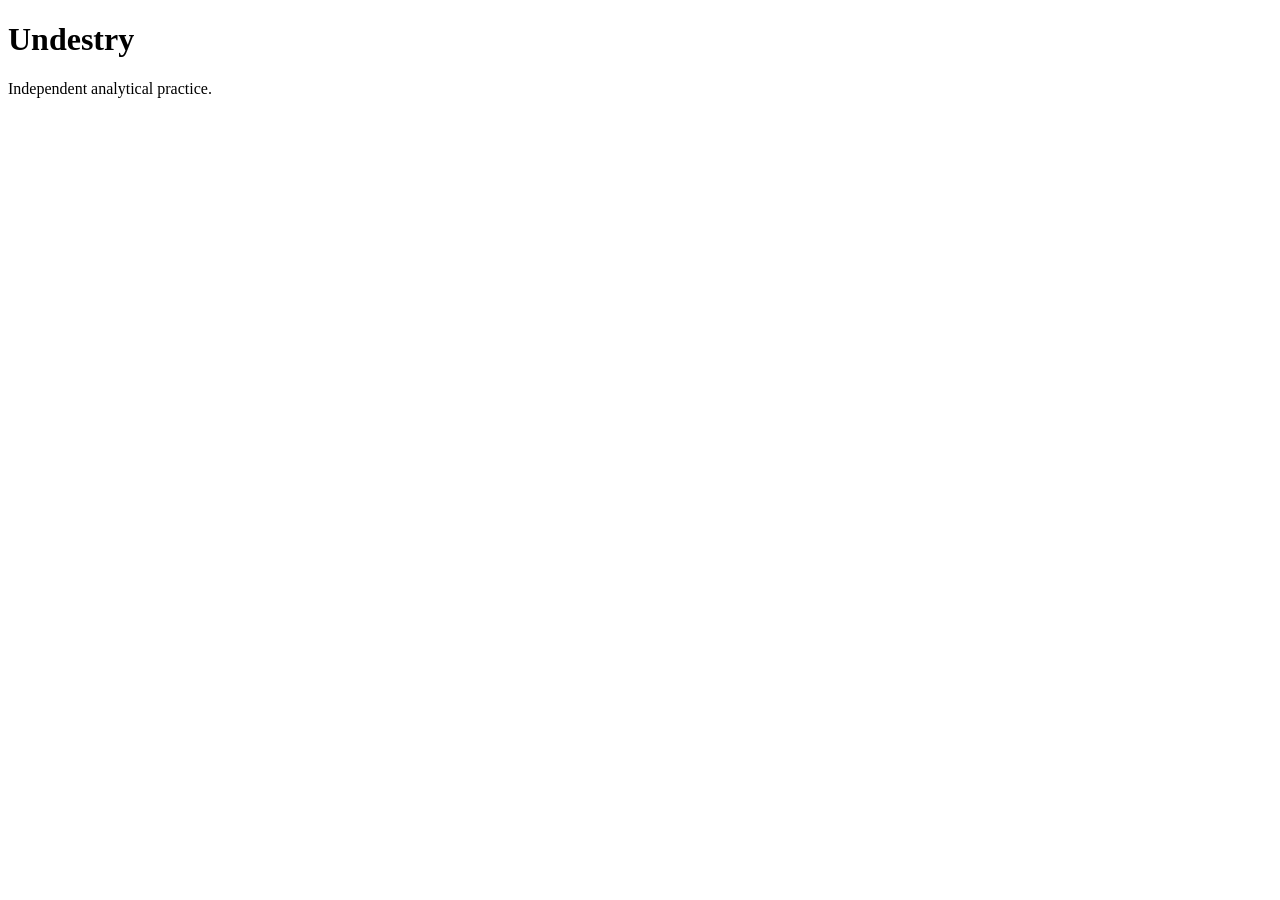
==== index.html @ 756681cb "Create index.html" ====
<!DOCTYPE html>
<html lang="en">
<head>
    <meta charset="UTF-8">
    <meta name="viewport" content="width=device-width, initial-scale=1.0">

    <title>Undestry</title>
</head>

<body>

    <h1>Undestry</h1>

    <p>Independent analytical practice.</p>

</body>
</html>
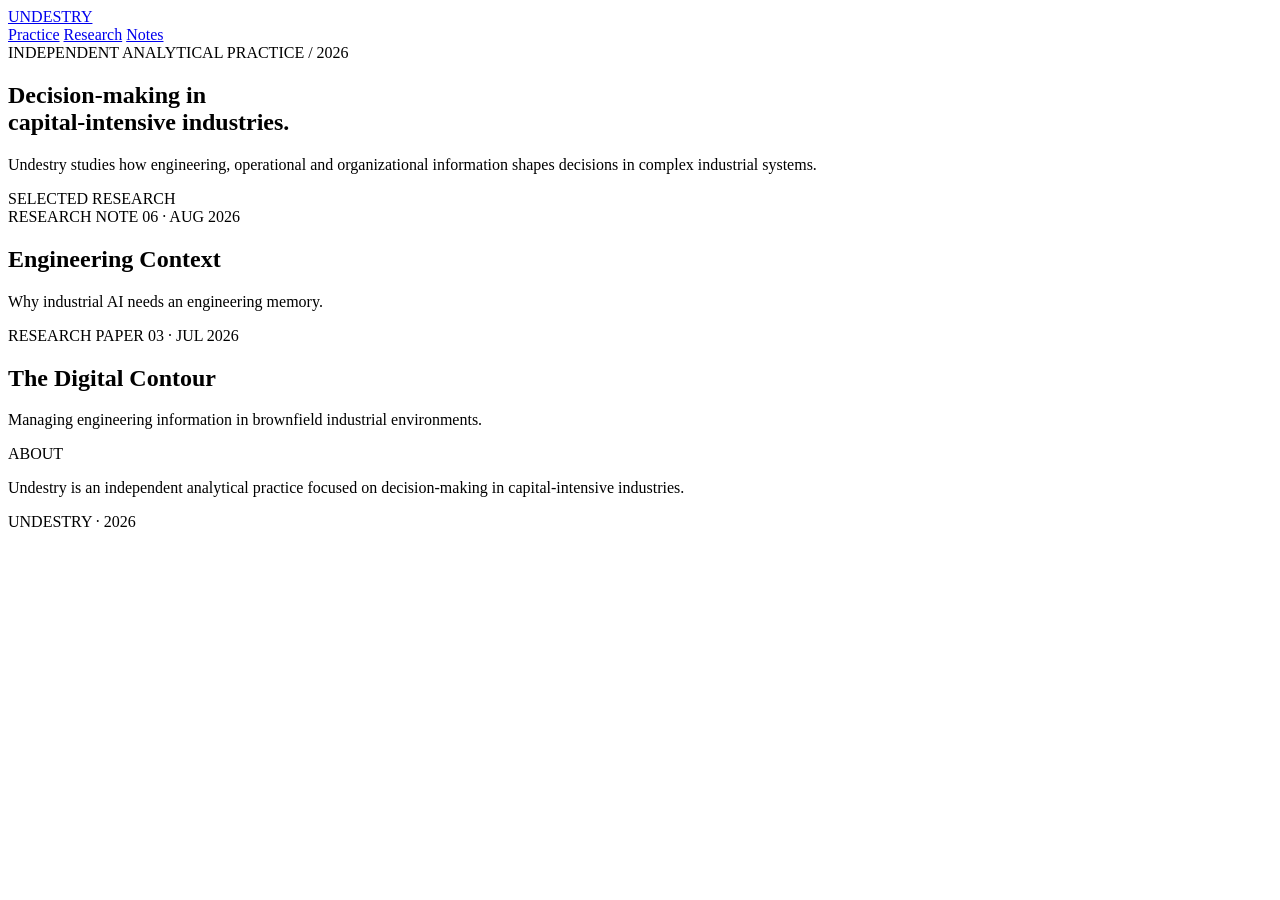
==== commit 3eab4d3b: "Revise index.html structure and content Updated the title and added navigation links to the header. " ====
--- a/index.html
+++ b/index.html
@@ -4,14 +4,118 @@
     <meta charset="UTF-8">
     <meta name="viewport" content="width=device-width, initial-scale=1.0">
 
-    <title>Undestry</title>
+    <title>Undestry — Analytical Practice</title>
+
+    <link rel="preconnect" href="https://fonts.googleapis.com">
+    <link rel="preconnect" href="https://fonts.gstatic.com" crossorigin>
+
+    <link href="https://fonts.googleapis.com/css2?family=IBM+Plex+Mono:wght@400;500&family=IBM+Plex+Sans:wght@400;500&family=IBM+Plex+Serif:wght@400;500&display=swap" rel="stylesheet">
+
+    <link rel="stylesheet" href="style.css">
 </head>
 
 <body>
 
-    <h1>Undestry</h1>
+    <header class="site-header">
+        <a href="/" class="logo">UNDESTRY</a>
 
-    <p>Independent analytical practice.</p>
+        <nav>
+            <a href="#practice">Practice</a>
+            <a href="#research">Research</a>
+            <a href="#notes">Notes</a>
+        </nav>
+    </header>
+
+
+    <main>
+
+        <section class="intro">
+
+            <div class="meta">
+                INDEPENDENT ANALYTICAL PRACTICE / 2026
+            </div>
+
+            <h1>
+                Decision-making in<br>
+                capital-intensive industries.
+            </h1>
+
+            <p class="lead">
+                Undestry studies how engineering, operational and
+                organizational information shapes decisions in
+                complex industrial systems.
+            </p>
+
+        </section>
+
+
+        <section id="research" class="research">
+
+            <div class="meta">
+                SELECTED RESEARCH
+            </div>
+
+
+            <article class="research-item">
+
+                <div class="item-meta">
+                    RESEARCH NOTE 06 · AUG 2026
+                </div>
+
+                <h2>
+                    Engineering Context
+                </h2>
+
+                <p>
+                    Why industrial AI needs an engineering memory.
+                </p>
+
+            </article>
+
+
+            <article class="research-item">
+
+                <div class="item-meta">
+                    RESEARCH PAPER 03 · JUL 2026
+                </div>
+
+                <h2>
+                    The Digital Contour
+                </h2>
+
+                <p>
+                    Managing engineering information in brownfield
+                    industrial environments.
+                </p>
+
+            </article>
+
+        </section>
+
+
+        <section id="practice" class="about">
+
+            <div class="meta">
+                ABOUT
+            </div>
+
+            <p>
+                Undestry is an independent analytical practice focused
+                on decision-making in capital-intensive industries.
+            </p>
+
+        </section>
+
+    </main>
+
+
+    <footer id="notes">
+
+        <div class="meta">
+            UNDESTRY · 2026
+        </div>
+
+    </footer>
 
 </body>
 </html>
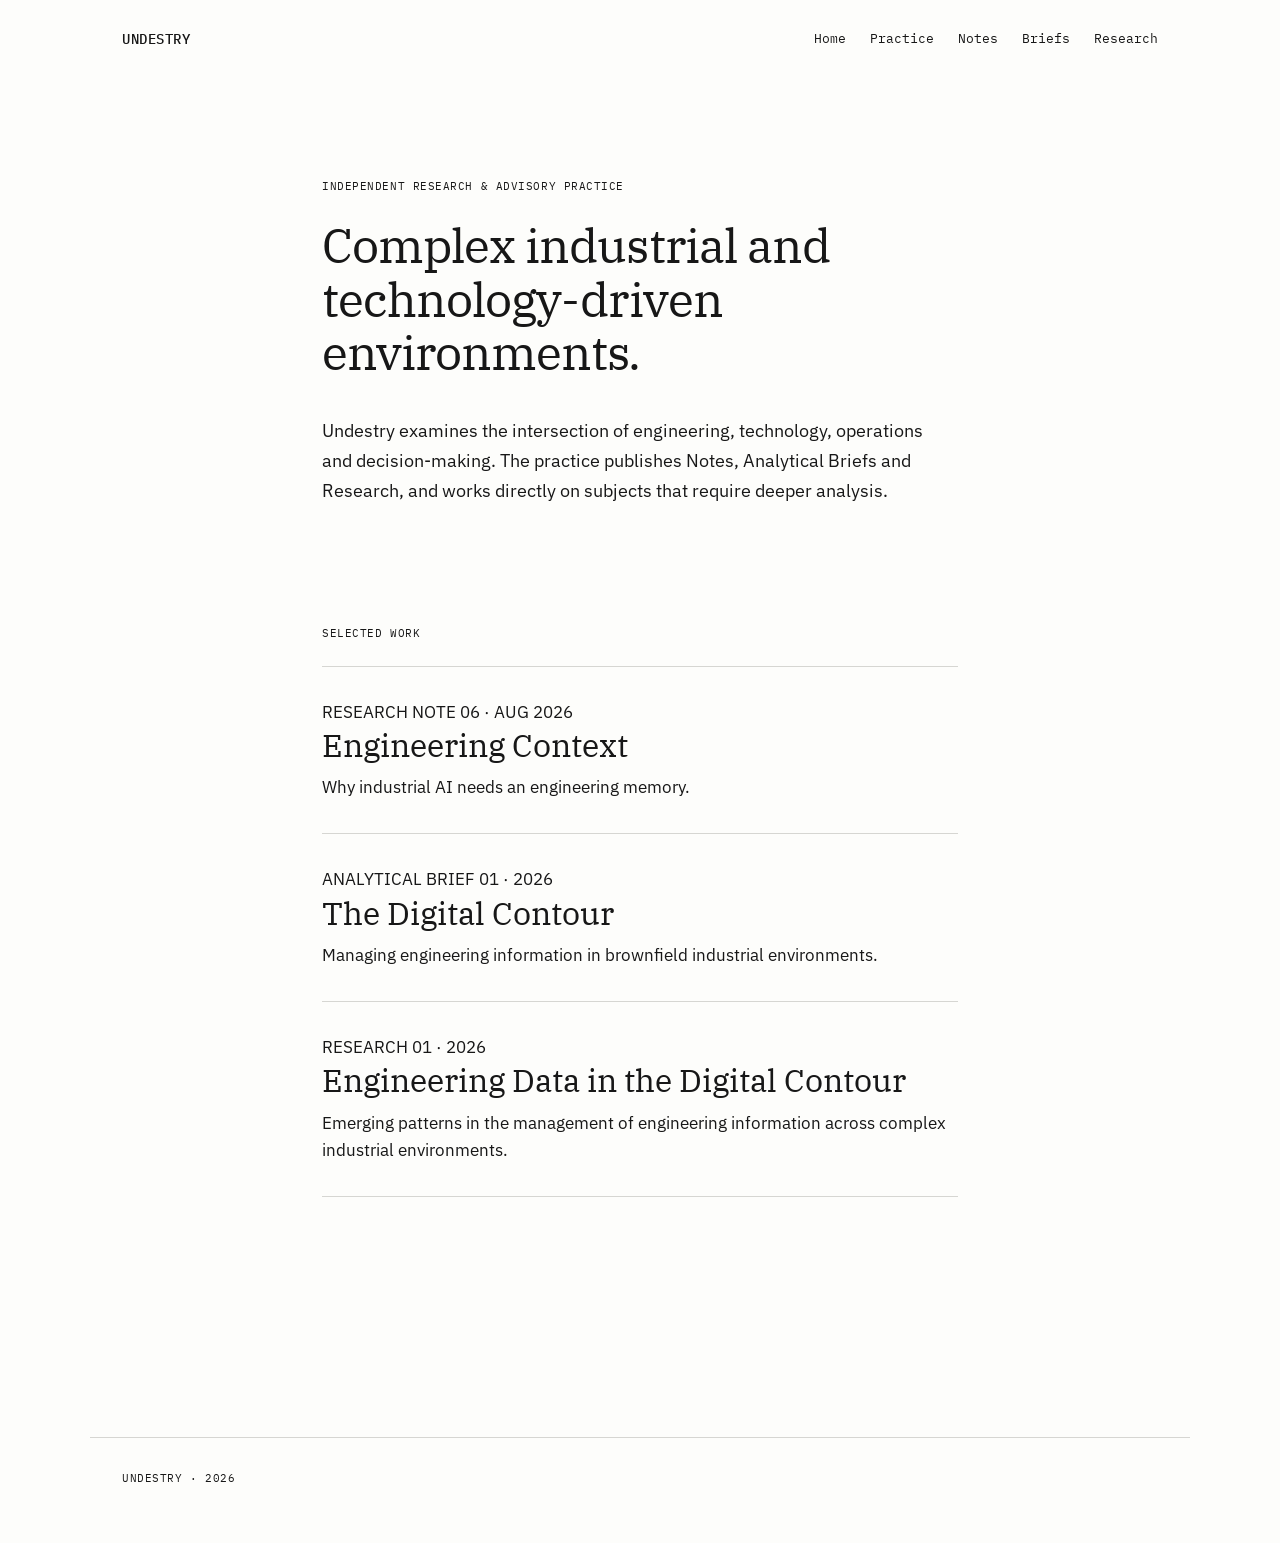
==== commit b4202de9: "Revise title and content for independent research focus Updated the title and content to reflect the" ====
--- a/index.html
+++ b/index.html
@@ -1,10 +1,11 @@
 <!DOCTYPE html>
 <html lang="en">
+
 <head>
     <meta charset="UTF-8">
     <meta name="viewport" content="width=device-width, initial-scale=1.0">
 
-    <title>Undestry — Analytical Practice</title>
+    <title>Undestry — Independent Research & Advisory Practice</title>
 
     <link rel="preconnect" href="https://fonts.googleapis.com">
     <link rel="preconnect" href="https://fonts.gstatic.com" crossorigin>
@@ -14,16 +15,23 @@
     <link rel="stylesheet" href="style.css">
 </head>
 
+
 <body>
 
     <header class="site-header">
-        <a href="/" class="logo">UNDESTRY</a>
+
+        <a href="index.html" class="logo">
+            UNDESTRY
+        </a>
 
         <nav>
-            <a href="#practice">Practice</a>
-            <a href="#research">Research</a>
-            <a href="#notes">Notes</a>
+            <a href="index.html">Home</a>
+            <a href="practice.html">Practice</a>
+            <a href="notes.html">Notes</a>
+            <a href="briefs.html">Briefs</a>
+            <a href="research.html">Research</a>
         </nav>
+
     </header>
 
 
@@ -32,27 +40,28 @@
         <section class="intro">
 
             <div class="meta">
-                INDEPENDENT ANALYTICAL PRACTICE / 2026
+                INDEPENDENT RESEARCH & ADVISORY PRACTICE
             </div>
 
             <h1>
-                Decision-making in<br>
-                capital-intensive industries.
+                Complex industrial and<br>
+                technology-driven environments.
             </h1>
 
             <p class="lead">
-                Undestry studies how engineering, operational and
-                organizational information shapes decisions in
-                complex industrial systems.
+                Undestry examines the intersection of engineering,
+                technology, operations and decision-making. The practice
+                publishes Notes, Analytical Briefs and Research, and works
+                directly on subjects that require deeper analysis.
             </p>
 
         </section>
 
 
-        <section id="research" class="research">
+        <section class="research">
 
             <div class="meta">
-                SELECTED RESEARCH
+                SELECTED WORK
             </div>
 
 
@@ -76,7 +85,7 @@
             <article class="research-item">
 
                 <div class="item-meta">
-                    RESEARCH PAPER 03 · JUL 2026
+                    ANALYTICAL BRIEF 01 · 2026
                 </div>
 
                 <h2>
@@ -90,26 +99,30 @@
 
             </article>
 
-        </section>
 
+            <article class="research-item">
 
-        <section id="practice" class="about">
+                <div class="item-meta">
+                    RESEARCH 01 · 2026
+                </div>
 
-            <div class="meta">
-                ABOUT
-            </div>
+                <h2>
+                    Engineering Data in the Digital Contour
+                </h2>
 
-            <p>
-                Undestry is an independent analytical practice focused
-                on decision-making in capital-intensive industries.
-            </p>
+                <p>
+                    Emerging patterns in the management of engineering
+                    information across complex industrial environments.
+                </p>
+
+            </article>
 
         </section>
 
     </main>
 
 
-    <footer id="notes">
+    <footer>
 
         <div class="meta">
             UNDESTRY · 2026
@@ -118,4 +131,5 @@
     </footer>
 
 </body>
+
 </html>
--- a/style.css
+++ b/style.css
@@ -0,0 +1,288 @@
+/* --------------------------------
+   Base
+-------------------------------- */
+
+* {
+    box-sizing: border-box;
+}
+
+html {
+    scroll-behavior: smooth;
+}
+
+body {
+    margin: 0;
+    background: #fdfdfb;
+    color: #171717;
+
+    font-family: "IBM Plex Sans", sans-serif;
+    font-size: 17px;
+    line-height: 1.6;
+}
+
+
+/* --------------------------------
+   Header
+-------------------------------- */
+
+.site-header {
+    max-width: 1100px;
+    margin: 0 auto;
+    padding: 28px 32px;
+
+    display: flex;
+    justify-content: space-between;
+    align-items: center;
+}
+
+.logo {
+    color: inherit;
+    text-decoration: none;
+
+    font-family: "IBM Plex Mono", monospace;
+    font-size: 14px;
+    font-weight: 500;
+    letter-spacing: 0.04em;
+}
+
+nav {
+    display: flex;
+    gap: 24px;
+}
+
+nav a {
+    color: inherit;
+    text-decoration: none;
+
+    font-family: "IBM Plex Mono", monospace;
+    font-size: 13px;
+}
+
+nav a:hover {
+    text-decoration: underline;
+}
+
+
+/* --------------------------------
+   Main layout
+-------------------------------- */
+
+main {
+    max-width: 700px;
+    margin: 0 auto;
+    padding: 100px 32px 120px;
+}
+
+
+/* --------------------------------
+   Typography
+-------------------------------- */
+
+.meta {
+    margin-bottom: 24px;
+
+    font-family: "IBM Plex Mono", monospace;
+    font-size: 11px;
+    line-height: 1.5;
+    letter-spacing: 0.05em;
+    text-transform: uppercase;
+}
+
+h1,
+h2 {
+    margin: 0;
+
+    font-family: "IBM Plex Serif", serif;
+    font-weight: 400;
+}
+
+h1 {
+    font-size: 48px;
+    line-height: 1.12;
+    letter-spacing: -0.02em;
+}
+
+h2 {
+    font-size: 32px;
+    line-height: 1.2;
+}
+
+.lead {
+    max-width: 620px;
+    margin-top: 36px;
+
+    font-size: 18px;
+    line-height: 1.65;
+}
+
+
+/* --------------------------------
+   Sections
+-------------------------------- */
+
+section {
+    margin-bottom: 120px;
+}
+
+.research-item {
+    padding: 32px 0;
+    border-top: 1px solid #d6d6d2;
+}
+
+.research-item:last-child {
+    border-bottom: 1px solid #d6d6d2;
+}
+
+.research-item p {
+    margin: 10px 0 0;
+}
+
+
+/* --------------------------------
+   About
+-------------------------------- */
+
+.about p {
+    margin: 0;
+
+    font-size: 18px;
+    line-height: 1.65;
+}
+
+
+/* --------------------------------
+   Footer
+-------------------------------- */
+
+footer {
+    max-width: 1100px;
+    margin: 0 auto;
+    padding: 32px;
+
+    border-top: 1px solid #d6d6d2;
+}
+
+
+/* --------------------------------
+   Artifact pages
+   Note / Brief / Research
+-------------------------------- */
+
+.article-page {
+    max-width: 700px;
+    margin: 0 auto;
+    padding: 100px 32px 140px;
+}
+
+.article-meta {
+    margin-bottom: 28px;
+
+    font-family: "IBM Plex Mono", monospace;
+    font-size: 11px;
+    line-height: 1.5;
+    letter-spacing: 0.05em;
+    text-transform: uppercase;
+}
+
+.article-page h1 {
+    margin: 0;
+
+    font-family: "IBM Plex Serif", serif;
+    font-size: 48px;
+    line-height: 1.1;
+    font-weight: 400;
+    letter-spacing: -0.02em;
+}
+
+.article-body h2 {
+    margin: 64px 0 28px;
+
+    font-family: "IBM Plex Serif", serif;
+    font-size: 24px;
+    line-height: 1.2;
+    font-weight: 400;
+    letter-spacing: -0.035em;
+}
+
+.article-subtitle {
+    margin: 22px 0 64px;
+
+    font-family: "IBM Plex Serif", serif;
+    font-size: 19px;
+    line-height: 1.45;
+    font-style: italic;
+   letter-spacing: -0.005em;
+}
+
+.article-body p {
+    margin: 0 0 26px;
+
+    font-family: "IBM Plex Sans", sans-serif;
+    font-size: 16px;
+    line-height: 1.58;
+    letter-spacing: -0.01em;
+}
+
+.article-body p:last-child {
+    margin-bottom: 0;
+}
+
+/* --------------------------------
+   Mobile
+-------------------------------- */
+
+@media (max-width: 700px) {
+
+    .site-header {
+        padding: 22px 20px;
+    }
+
+    nav {
+        gap: 14px;
+    }
+
+    nav a {
+        font-size: 11px;
+    }
+
+    main {
+        padding: 70px 20px 80px;
+    }
+
+    h1 {
+        font-size: 38px;
+    }
+
+    h2 {
+        font-size: 28px;
+    }
+
+    .lead,
+    .about p {
+        font-size: 17px;
+    }
+
+    section {
+        margin-bottom: 90px;
+    }
+
+    .article-page {
+        padding: 70px 20px 90px;
+    }
+
+    .article-page h1 {
+        font-size: 40px;
+    }
+
+    .article-subtitle {
+        font-size: 18px;
+        margin-bottom: 50px;
+    }
+
+    .article-body p {
+        font-size: 17px;
+        line-height: 1.65;
+        margin-bottom: 26px;
+    }
+   
+}
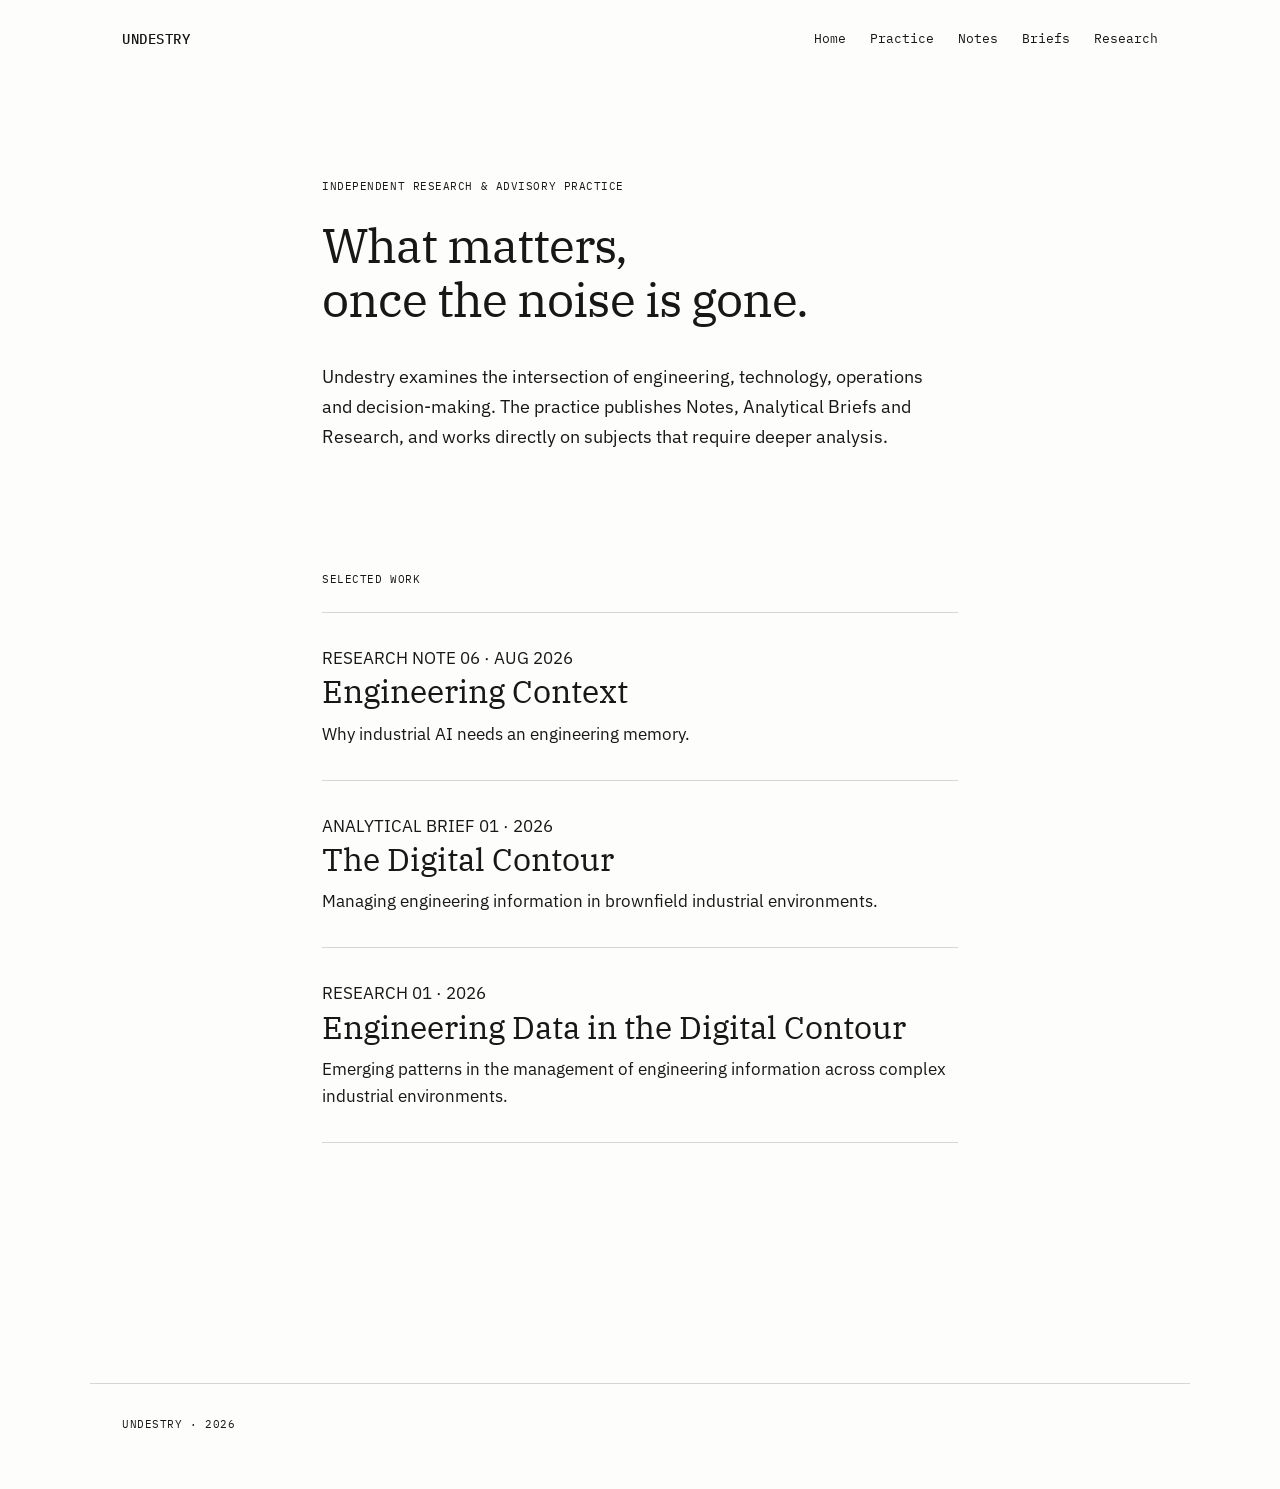
==== commit ea58ba00: "Update heading text in index.html" ====
--- a/index.html
+++ b/index.html
@@ -44,8 +44,8 @@
             </div>
 
             <h1>
-                Complex industrial and<br>
-                technology-driven environments.
+                What matters,<br>
+                once the noise is gone.
             </h1>
 
             <p class="lead">
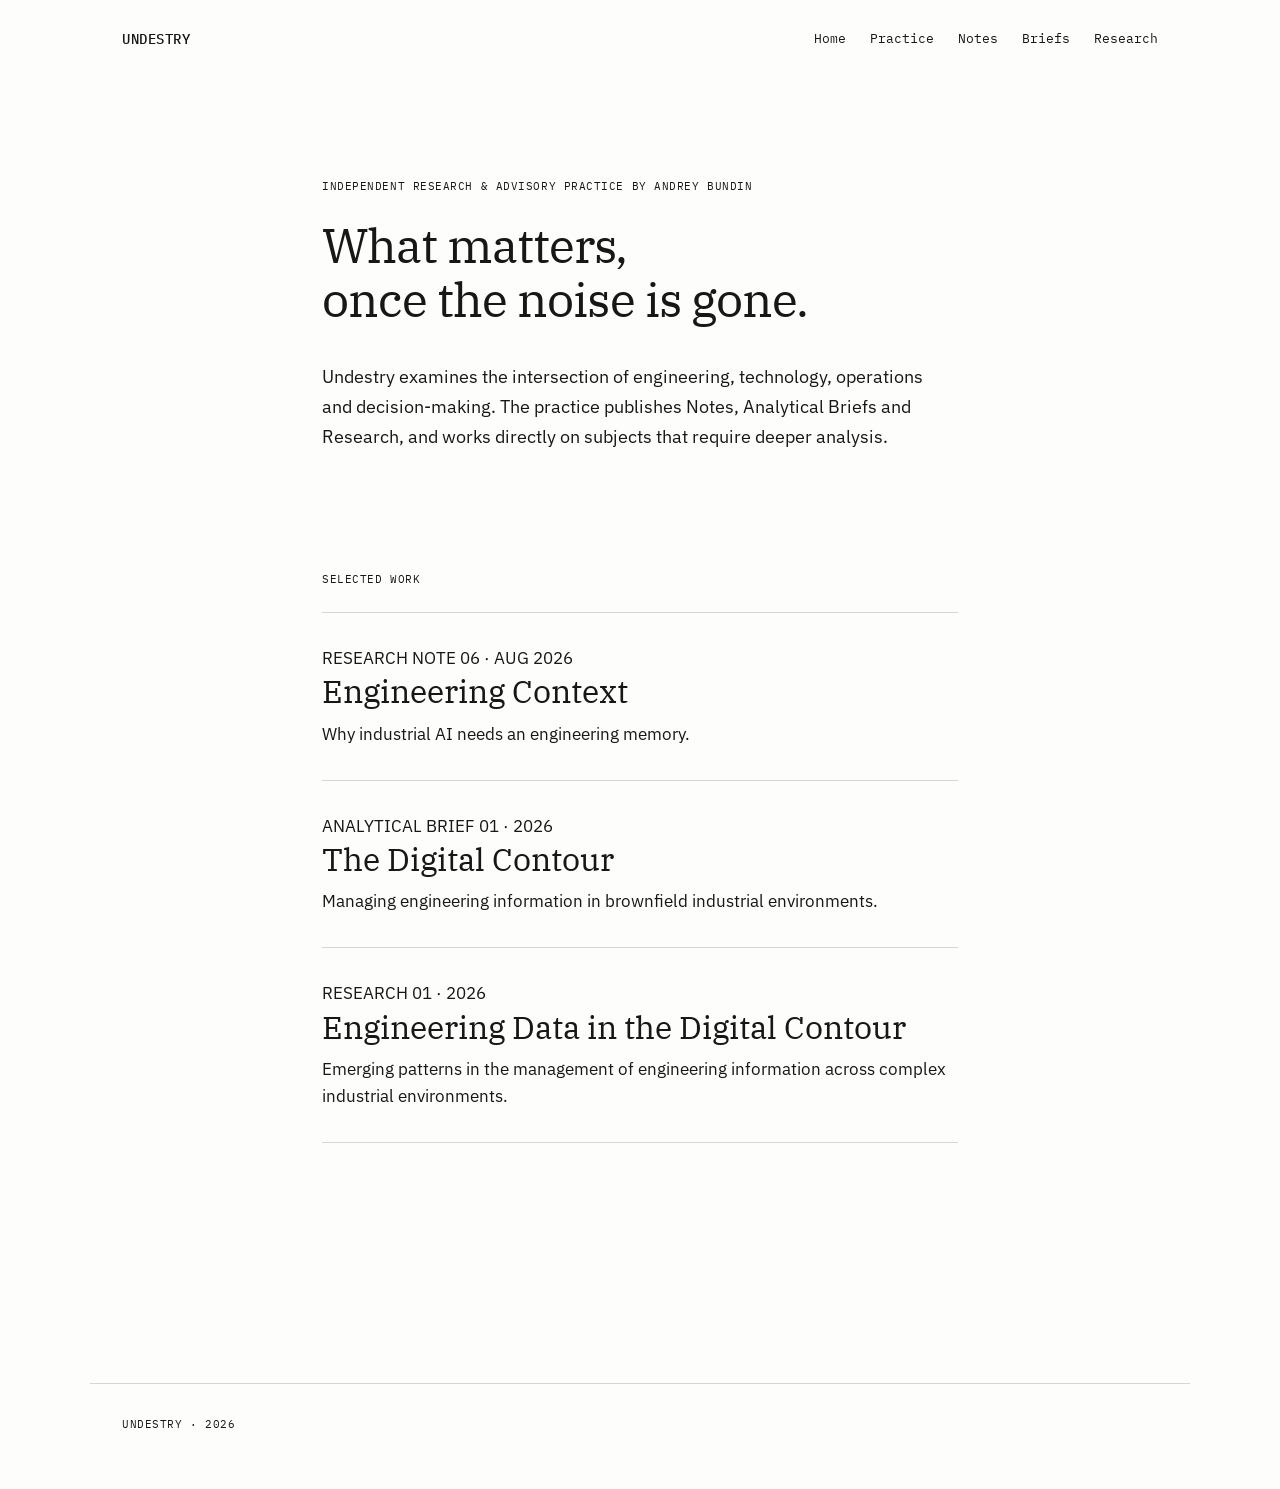
==== commit 08a528f0: "Update header text in index.html" ====
--- a/index.html
+++ b/index.html
@@ -40,7 +40,7 @@
         <section class="intro">
 
             <div class="meta">
-                INDEPENDENT RESEARCH & ADVISORY PRACTICE
+                INDEPENDENT RESEARCH & ADVISORY PRACTICE BY ANDREY BUNDIN
             </div>
 
             <h1>
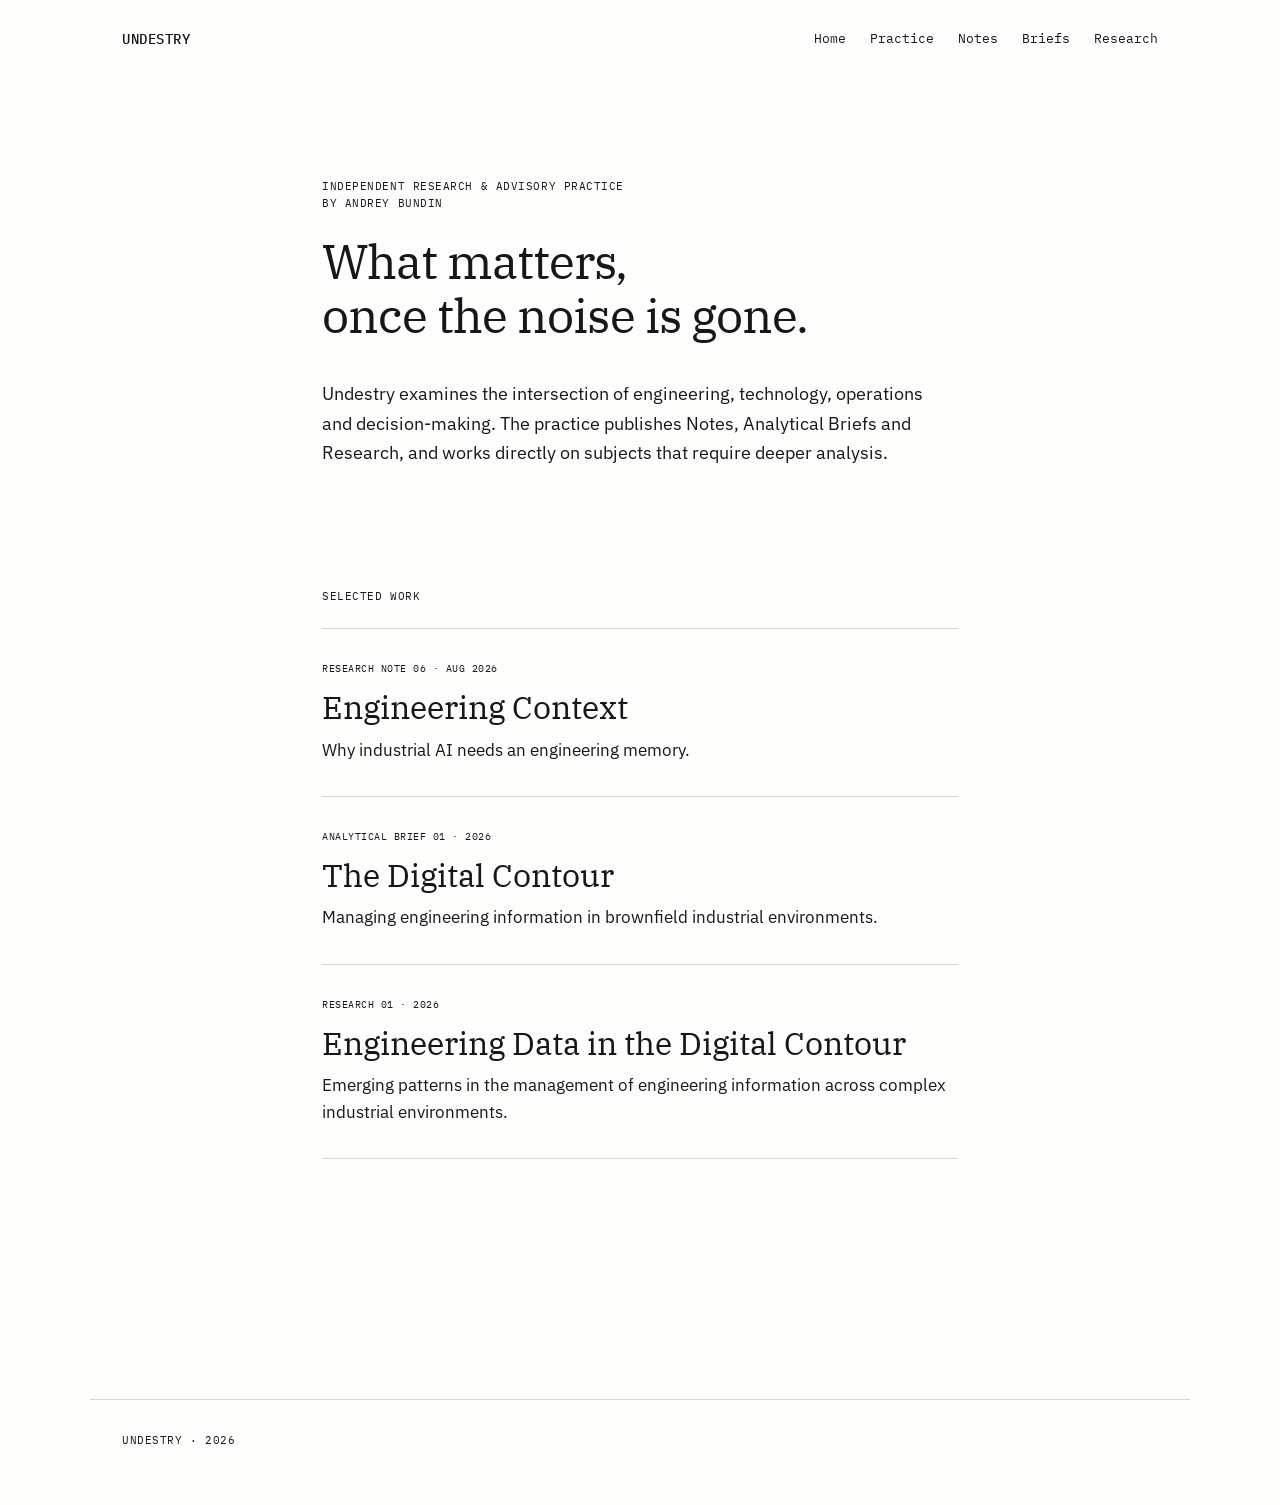
==== commit 9632212c: "Update text in the intro section of index.html" ====
--- a/index.html
+++ b/index.html
@@ -40,7 +40,8 @@
         <section class="intro">
 
             <div class="meta">
-                INDEPENDENT RESEARCH & ADVISORY PRACTICE BY ANDREY BUNDIN
+                INDEPENDENT RESEARCH & ADVISORY PRACTICE<br>
+                BY ANDREY BUNDIN
             </div>
 
             <h1>
--- a/style.css
+++ b/style.css
@@ -286,3 +286,13 @@
     }
    
 }
+
+.item-meta {
+    margin-bottom: 12px;
+
+    font-family: "IBM Plex Mono", monospace;
+    font-size: 10px;
+    line-height: 1.5;
+    letter-spacing: 0.05em;
+    text-transform: uppercase;
+}
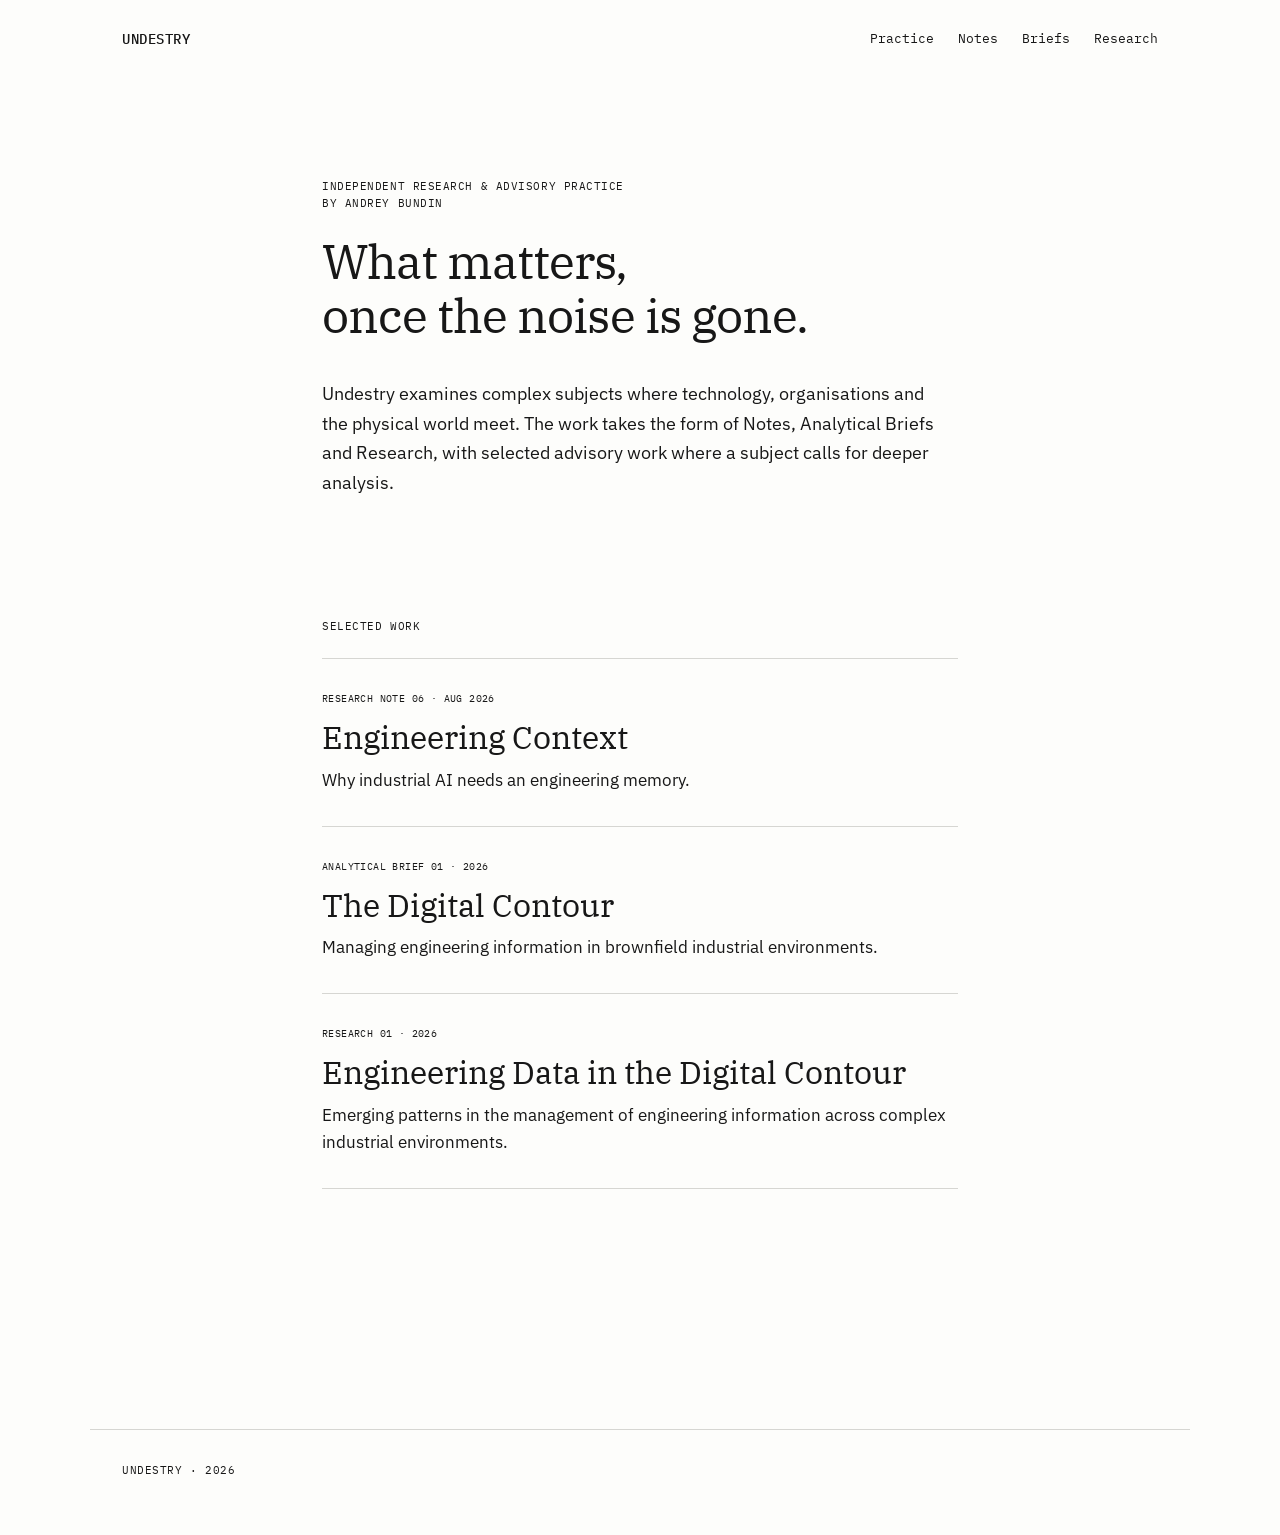
==== commit 81555091: "Revise navigation and enhance project overview Updated navigation links and improved project descrip" ====
--- a/index.html
+++ b/index.html
@@ -25,7 +25,6 @@
         </a>
 
         <nav>
-            <a href="index.html">Home</a>
             <a href="practice.html">Practice</a>
             <a href="notes.html">Notes</a>
             <a href="briefs.html">Briefs</a>
@@ -50,10 +49,10 @@
             </h1>
 
             <p class="lead">
-                Undestry examines the intersection of engineering,
-                technology, operations and decision-making. The practice
-                publishes Notes, Analytical Briefs and Research, and works
-                directly on subjects that require deeper analysis.
+                Undestry examines complex subjects where technology, 
+                organisations and the physical world meet. 
+                The work takes the form of Notes, Analytical Briefs and Research, 
+                with selected advisory work where a subject calls for deeper analysis.
             </p>
 
         </section>
--- a/style.css
+++ b/style.css
@@ -293,6 +293,6 @@
     font-family: "IBM Plex Mono", monospace;
     font-size: 10px;
     line-height: 1.5;
-    letter-spacing: 0.05em;
+    letter-spacing: 0.04em;
     text-transform: uppercase;
 }
